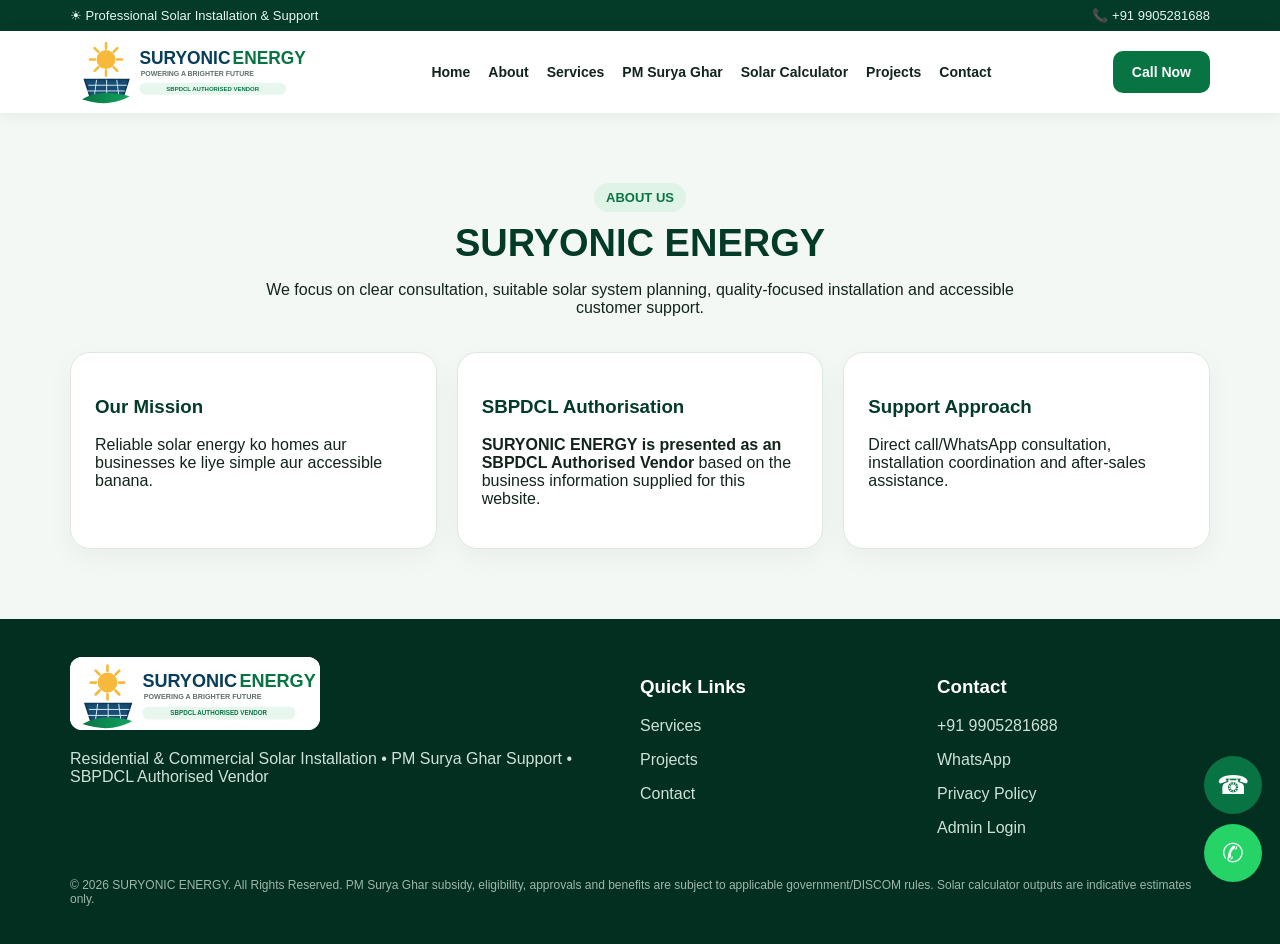
==== about.html @ 5f2e355c "Add files via upload" ====
<!doctype html><html lang="en"><head><meta charset="utf-8"><meta name="viewport" content="width=device-width,initial-scale=1"><title>About | SURYONIC ENERGY</title><meta name="description" content="SURYONIC ENERGY - SBPDCL Authorised Vendor for solar installation and support."><link rel="stylesheet" href="style.css"></head><body><div class="top"><div class="wrap"><span>☀ Professional Solar Installation & Support</span><span>📞 +91 9905281688</span></div></div>
<header><div class="wrap nav"><a class="brand" href="index.html"><img src="logo.svg" alt="SURYONIC ENERGY logo"></a><button class="hamb" onclick="toggleMenu()">☰</button><nav class="menu">
<a href="index.html">Home</a><a href="about.html">About</a><a href="services.html">Services</a><a href="pm-surya-ghar.html">PM Surya Ghar</a><a href="calculator.html">Solar Calculator</a><a href="projects.html">Projects</a><a href="contact.html">Contact</a></nav><a class="btn primary" href="tel:+919905281688">Call Now</a></div></header><main><section class="section"><div class="wrap"><div class="head"><span class="pill">ABOUT US</span><h1>SURYONIC ENERGY</h1><p>We focus on clear consultation, suitable solar system planning, quality-focused installation and accessible customer support.</p></div><div class="grid"><div class="card"><h3>Our Mission</h3><p>Reliable solar energy ko homes aur businesses ke liye simple aur accessible banana.</p></div><div class="card"><h3>SBPDCL Authorisation</h3><p><b>SURYONIC ENERGY is presented as an SBPDCL Authorised Vendor</b> based on the business information supplied for this website.</p></div><div class="card"><h3>Support Approach</h3><p>Direct call/WhatsApp consultation, installation coordination and after-sales assistance.</p></div></div></div></section></main><footer><div class="wrap"><div class="footerGrid"><div><img src="logo.svg" alt="SURYONIC ENERGY" style="width:250px;background:white;border-radius:12px"><p>Residential & Commercial Solar Installation • PM Surya Ghar Support • SBPDCL Authorised Vendor</p></div><div><h3>Quick Links</h3><p><a href="services.html">Services</a></p><p><a href="projects.html">Projects</a></p><p><a href="contact.html">Contact</a></p></div><div><h3>Contact</h3><p><a href="tel:+919905281688">+91 9905281688</a></p><p><a href="https://wa.me/919905281688">WhatsApp</a></p><p><a href="privacy.html">Privacy Policy</a></p><p><a href="admin.html">Admin Login</a></p></div></div><div class="legal">© 2026 SURYONIC ENERGY. All Rights Reserved. PM Surya Ghar subsidy, eligibility, approvals and benefits are subject to applicable government/DISCOM rules. Solar calculator outputs are indicative estimates only.</div></div></footer>
<a class="float callfloat" href="tel:+919905281688">☎</a><a class="float" href="https://wa.me/919905281688?text=Namaste%20SURYONIC%20ENERGY%2C%20mujhe%20solar%20installation%20ki%20jankari%20chahiye.">✆</a>
<div class="modal" id="leadModal"><div class="modalCard"><button class="close" onclick="closeLead()">×</button><span class="pill">FREE SOLAR CONSULTATION</span><h2>Solar lagwane ki planning kar rahe hain?</h2><p>Apna naam aur mobile number share karein.</p><input class="field" id="popName" placeholder="Your Name"><input class="field" id="popMobile" inputmode="numeric" placeholder="10-digit Mobile Number"><button class="btn primary" style="width:100%" onclick="saveLead('pop','popup')">Submit</button><p class="consent">By submitting, you agree to be contacted by SURYONIC ENERGY regarding solar services. Details will be stored securely once the database backend is connected.</p><div id="popMsg"></div></div></div><script src="app.js"></script></body></html>
---- style.css ----
:root{--green:#087443;--dark:#043b28;--ink:#12241b;--muted:#64746b;--bg:#f4f8f5;--gold:#f6b93b;--line:#dce8df;--blue:#123f61}
*{box-sizing:border-box}html{scroll-behavior:smooth}body{margin:0;font-family:Arial,sans-serif;background:var(--bg);color:var(--ink)}a{text-decoration:none;color:inherit}.wrap{max-width:1180px;margin:auto;padding:0 20px}.top{background:var(--dark);color:#e8f7ee;padding:8px 0;font-size:13px}.top .wrap{display:flex;justify-content:space-between;gap:12px;flex-wrap:wrap}header{position:sticky;top:0;z-index:30;background:#fff;box-shadow:0 2px 16px #0001}.nav{min-height:82px;display:flex;align-items:center;justify-content:space-between;gap:18px}.brand img{width:240px;max-height:70px;object-fit:contain}.menu{display:flex;align-items:center;gap:18px}.menu a{font-weight:700;font-size:14px}.menu a:hover{color:var(--green)}.hamb{display:none;border:0;background:none;font-size:28px}.btn{display:inline-block;border:0;cursor:pointer;padding:13px 19px;border-radius:10px;font-weight:800;font-size:14px}.primary{background:var(--green);color:white}.outline{background:white;border:2px solid var(--green);color:var(--green)}.hero{padding:82px 0;background:radial-gradient(circle at 84% 10%,#fff0b7 0,transparent 25%),linear-gradient(135deg,#e9f8ee,#fff)}.heroGrid{display:grid;grid-template-columns:1.15fr .85fr;gap:45px;align-items:center}.pill{display:inline-block;background:#dff3e6;color:var(--green);padding:7px 12px;border-radius:30px;font-size:13px;font-weight:900}.hero h1{font-size:52px;line-height:1.06;color:var(--dark);margin:16px 0}.hero h1 span{color:var(--green)}.hero p,.muted{color:var(--muted);line-height:1.7}.actions{display:flex;gap:10px;flex-wrap:wrap;margin-top:25px}.solarbox,.card,.panelBox{background:#fff;border:1px solid var(--line);border-radius:20px;padding:24px;box-shadow:0 9px 28px #0000000b}.art{height:275px;border-radius:17px;background:linear-gradient(#dff5ff 0 58%,#dcefd3 58%);position:relative;overflow:hidden}.sun{position:absolute;right:35px;top:30px;width:62px;height:62px;border-radius:50%;background:var(--gold);box-shadow:0 0 0 14px #f6b93b25}.solarPanel{position:absolute;left:50%;bottom:36px;transform:translateX(-50%) skewY(-7deg);width:250px;height:108px;background:repeating-linear-gradient(90deg,#123e65 0 38px,#dcebf4 39px 41px),repeating-linear-gradient(0deg,transparent 0 31px,#dcebf4 32px 34px);border:7px solid #173b52}.auth{margin-top:15px;text-align:center;padding:13px;border-radius:12px;background:#e9f8ee;color:var(--green);font-weight:900}.section{padding:70px 0}.head{text-align:center;max-width:790px;margin:0 auto 35px}.head h1,.head h2{font-size:38px;color:var(--dark);margin:10px 0}.grid{display:grid;grid-template-columns:repeat(3,1fr);gap:20px}.card h3{color:var(--dark)}.icon{width:52px;height:52px;border-radius:14px;background:#e9f7ee;display:grid;place-items:center;font-size:27px}.stats{display:grid;grid-template-columns:repeat(4,1fr);gap:15px;margin-top:30px}.stat{text-align:center;background:#fff;border:1px solid var(--line);padding:22px;border-radius:16px}.stat b{display:block;font-size:26px;color:var(--green)}.band{background:var(--dark);color:white}.band .head h1,.band .head h2,.band .head p{color:white}.steps{max-width:860px;margin:auto}.step{padding:18px;border:1px solid #ffffff2b;background:#ffffff0c;border-radius:14px;margin:12px 0}.calc{display:grid;grid-template-columns:1fr 1fr;gap:22px}.field{width:100%;padding:13px;border:1px solid #cbd8d0;border-radius:9px;margin:7px 0 14px;font-size:15px;background:white}.result{background:#eaf8ef;border:1px solid #c9e8d4;border-radius:14px;padding:18px;min-height:130px}.gallery{display:grid;grid-template-columns:repeat(3,1fr);gap:18px}.project{background:#fff;border:1px solid var(--line);border-radius:17px;overflow:hidden}.project img{width:100%;height:210px;object-fit:cover;background:#eaf2ed}.projectBody{padding:16px}.contactGrid{display:grid;grid-template-columns:1fr 1fr;gap:22px}.trust{display:flex;gap:10px;flex-wrap:wrap;margin-top:18px}.chip{background:#fff;border:1px solid var(--line);padding:9px 12px;border-radius:30px;font-size:13px;font-weight:700}.float{position:fixed;right:18px;bottom:18px;width:58px;height:58px;border-radius:50%;background:#25D366;color:#fff;display:grid;place-items:center;font-size:26px;z-index:25}.callfloat{bottom:86px;background:#087443}.modal{position:fixed;inset:0;background:#0008;z-index:100;display:none;align-items:center;justify-content:center;padding:18px}.modal.show{display:flex}.modalCard{background:#fff;width:100%;max-width:430px;padding:25px;border-radius:20px;position:relative}.close{position:absolute;right:13px;top:10px;border:0;background:none;font-size:25px;cursor:pointer}.consent{font-size:12px;color:var(--muted);line-height:1.5}.success{color:var(--green);font-weight:800}.error{color:#a52929;font-weight:700}.adminShell{display:grid;grid-template-columns:220px 1fr;gap:20px}.side{background:var(--dark);color:white;border-radius:18px;padding:18px}.side button{width:100%;text-align:left;border:0;background:transparent;color:white;padding:12px;border-radius:8px;cursor:pointer}.side button:hover{background:#ffffff18}.adminTable{width:100%;border-collapse:collapse;background:white}.adminTable th,.adminTable td{padding:11px;border-bottom:1px solid var(--line);text-align:left;font-size:13px}.notice{padding:14px;border-radius:10px;background:#fff5d8;border:1px solid #efd173;color:#6b5518}.hidden{display:none!important}footer{background:#032f20;color:#cfe2d7;padding:38px 0}.footerGrid{display:grid;grid-template-columns:2fr 1fr 1fr;gap:24px}.footerGrid h3{color:white}.legal{font-size:12px;color:#9eb7aa;margin-top:25px}.review{font-style:italic}.badge{font-size:12px;background:#eef8f2;color:var(--green);padding:5px 9px;border-radius:20px}
@media(max-width:850px){.hamb{display:block}.menu{display:none;position:absolute;left:0;right:0;top:82px;background:#fff;padding:20px;flex-direction:column;align-items:flex-start;box-shadow:0 12px 25px #0002}.menu.open{display:flex}.heroGrid,.calc,.contactGrid,.adminShell{grid-template-columns:1fr}.grid,.gallery{grid-template-columns:1fr}.stats{grid-template-columns:1fr 1fr}.hero h1{font-size:39px}.brand img{width:205px}.section{padding:52px 0}.footerGrid{grid-template-columns:1fr}.nav>.primary{display:none}}
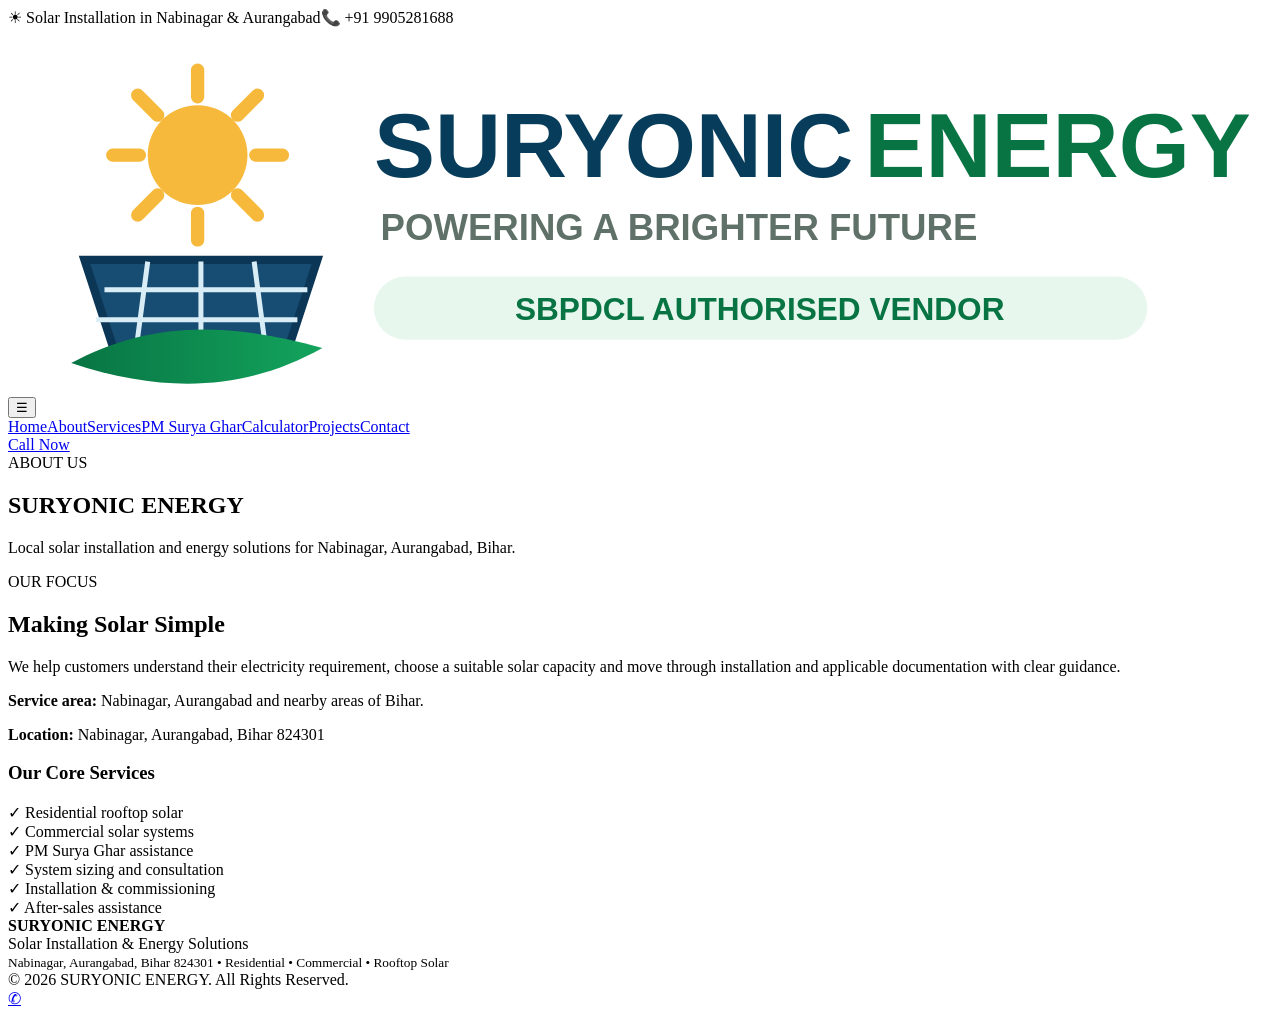
==== commit 5853b2e9: "Add files via upload" ====
--- a/about.html
+++ b/about.html
@@ -1,5 +1,5 @@
-<!doctype html><html lang="en"><head><meta charset="utf-8"><meta name="viewport" content="width=device-width,initial-scale=1"><title>About | SURYONIC ENERGY</title><meta name="description" content="SURYONIC ENERGY - SBPDCL Authorised Vendor for solar installation and support."><link rel="stylesheet" href="style.css"></head><body><div class="top"><div class="wrap"><span>☀ Professional Solar Installation & Support</span><span>📞 +91 9905281688</span></div></div>
-<header><div class="wrap nav"><a class="brand" href="index.html"><img src="logo.svg" alt="SURYONIC ENERGY logo"></a><button class="hamb" onclick="toggleMenu()">☰</button><nav class="menu">
-<a href="index.html">Home</a><a href="about.html">About</a><a href="services.html">Services</a><a href="pm-surya-ghar.html">PM Surya Ghar</a><a href="calculator.html">Solar Calculator</a><a href="projects.html">Projects</a><a href="contact.html">Contact</a></nav><a class="btn primary" href="tel:+919905281688">Call Now</a></div></header><main><section class="section"><div class="wrap"><div class="head"><span class="pill">ABOUT US</span><h1>SURYONIC ENERGY</h1><p>We focus on clear consultation, suitable solar system planning, quality-focused installation and accessible customer support.</p></div><div class="grid"><div class="card"><h3>Our Mission</h3><p>Reliable solar energy ko homes aur businesses ke liye simple aur accessible banana.</p></div><div class="card"><h3>SBPDCL Authorisation</h3><p><b>SURYONIC ENERGY is presented as an SBPDCL Authorised Vendor</b> based on the business information supplied for this website.</p></div><div class="card"><h3>Support Approach</h3><p>Direct call/WhatsApp consultation, installation coordination and after-sales assistance.</p></div></div></div></section></main><footer><div class="wrap"><div class="footerGrid"><div><img src="logo.svg" alt="SURYONIC ENERGY" style="width:250px;background:white;border-radius:12px"><p>Residential & Commercial Solar Installation • PM Surya Ghar Support • SBPDCL Authorised Vendor</p></div><div><h3>Quick Links</h3><p><a href="services.html">Services</a></p><p><a href="projects.html">Projects</a></p><p><a href="contact.html">Contact</a></p></div><div><h3>Contact</h3><p><a href="tel:+919905281688">+91 9905281688</a></p><p><a href="https://wa.me/919905281688">WhatsApp</a></p><p><a href="privacy.html">Privacy Policy</a></p><p><a href="admin.html">Admin Login</a></p></div></div><div class="legal">© 2026 SURYONIC ENERGY. All Rights Reserved. PM Surya Ghar subsidy, eligibility, approvals and benefits are subject to applicable government/DISCOM rules. Solar calculator outputs are indicative estimates only.</div></div></footer>
-<a class="float callfloat" href="tel:+919905281688">☎</a><a class="float" href="https://wa.me/919905281688?text=Namaste%20SURYONIC%20ENERGY%2C%20mujhe%20solar%20installation%20ki%20jankari%20chahiye.">✆</a>
-<div class="modal" id="leadModal"><div class="modalCard"><button class="close" onclick="closeLead()">×</button><span class="pill">FREE SOLAR CONSULTATION</span><h2>Solar lagwane ki planning kar rahe hain?</h2><p>Apna naam aur mobile number share karein.</p><input class="field" id="popName" placeholder="Your Name"><input class="field" id="popMobile" inputmode="numeric" placeholder="10-digit Mobile Number"><button class="btn primary" style="width:100%" onclick="saveLead('pop','popup')">Submit</button><p class="consent">By submitting, you agree to be contacted by SURYONIC ENERGY regarding solar services. Details will be stored securely once the database backend is connected.</p><div id="popMsg"></div></div></div><script src="app.js"></script></body></html>+<!doctype html><html lang="en"><head><meta charset="utf-8"><meta name="viewport" content="width=device-width,initial-scale=1">
+<title>About SURYONIC ENERGY | Solar Installation Nabinagar</title><meta name="description" content="Learn about SURYONIC ENERGY, a local solar installation company serving Nabinagar and Aurangabad, Bihar.">
+<meta name="robots" content="index,follow,max-image-preview:large"><link rel="canonical" href="https://suryonicenergy-droid.github.io/suryonicenergy/">
+<meta property="og:type" content="website"><meta property="og:title" content="About SURYONIC ENERGY | Solar Installation Nabinagar"><meta property="og:description" content="Learn about SURYONIC ENERGY, a local solar installation company serving Nabinagar and Aurangabad, Bihar."><meta property="og:url" content="https://suryonicenergy-droid.github.io/suryonicenergy/"><meta property="og:image" content="https://suryonicenergy-droid.github.io/suryonicenergy/logo.svg">
+<meta name="theme-color" content="#082c22"><link rel="stylesheet" href="style.css"></head><body><div class="top"><div class="wrap"><span>☀ Solar Installation in Nabinagar & Aurangabad</span><span>📞 +91 9905281688</span></div></div><header><div class="wrap nav"><a class="brand" href="index.html"><img src="logo.svg" alt="SURYONIC ENERGY solar company logo"></a><button class="hamb" aria-label="Open menu" onclick="toggleMenu()">☰</button><nav class="menu"><a href="index.html">Home</a><a href="about.html">About</a><a href="services.html">Services</a><a href="pm-surya-ghar.html">PM Surya Ghar</a><a href="calculator.html">Calculator</a><a href="projects.html">Projects</a><a href="contact.html">Contact</a></nav><a class="btn" href="tel:+919905281688">Call Now</a></div></header><main><section class="section band"><div class="wrap head"><div class="badge">ABOUT US</div><h1>SURYONIC ENERGY</h1><p>Local solar installation and energy solutions for Nabinagar, Aurangabad, Bihar.</p></div></section><section class="section"><div class="wrap two"><div><div class="eyebrow">OUR FOCUS</div><h2>Making Solar Simple</h2><p>We help customers understand their electricity requirement, choose a suitable solar capacity and move through installation and applicable documentation with clear guidance.</p><p><strong>Service area:</strong> Nabinagar, Aurangabad and nearby areas of Bihar.</p><p><strong>Location:</strong> Nabinagar, Aurangabad, Bihar 824301</p></div><div class="card"><h3>Our Core Services</h3><div class="checks"><div>✓ Residential rooftop solar</div><div>✓ Commercial solar systems</div><div>✓ PM Surya Ghar assistance</div><div>✓ System sizing and consultation</div><div>✓ Installation & commissioning</div><div>✓ After-sales assistance</div></div></div></div></section></main><footer><div class="wrap foot"><div><strong>SURYONIC ENERGY</strong><div>Solar Installation & Energy Solutions</div><small>Nabinagar, Aurangabad, Bihar 824301 • Residential • Commercial • Rooftop Solar</small></div><div>© 2026 SURYONIC ENERGY. All Rights Reserved.</div></div></footer><a class="wa" aria-label="WhatsApp" href="https://wa.me/919905281688?text=Namaste%20SURYONIC%20ENERGY%2C%20mujhe%20solar%20installation%20ki%20jankari%20chahiye.">✆</a><script src="app.js"></script></body></html>
--- a/style.css
+++ b/style.css
@@ -1,4 +1,3 @@
 
-:root{--green:#087443;--dark:#043b28;--ink:#12241b;--muted:#64746b;--bg:#f4f8f5;--gold:#f6b93b;--line:#dce8df;--blue:#123f61}
-*{box-sizing:border-box}html{scroll-behavior:smooth}body{margin:0;font-family:Arial,sans-serif;background:var(--bg);color:var(--ink)}a{text-decoration:none;color:inherit}.wrap{max-width:1180px;margin:auto;padding:0 20px}.top{background:var(--dark);color:#e8f7ee;padding:8px 0;font-size:13px}.top .wrap{display:flex;justify-content:space-between;gap:12px;flex-wrap:wrap}header{position:sticky;top:0;z-index:30;background:#fff;box-shadow:0 2px 16px #0001}.nav{min-height:82px;display:flex;align-items:center;justify-content:space-between;gap:18px}.brand img{width:240px;max-height:70px;object-fit:contain}.menu{display:flex;align-items:center;gap:18px}.menu a{font-weight:700;font-size:14px}.menu a:hover{color:var(--green)}.hamb{display:none;border:0;background:none;font-size:28px}.btn{display:inline-block;border:0;cursor:pointer;padding:13px 19px;border-radius:10px;font-weight:800;font-size:14px}.primary{background:var(--green);color:white}.outline{background:white;border:2px solid var(--green);color:var(--green)}.hero{padding:82px 0;background:radial-gradient(circle at 84% 10%,#fff0b7 0,transparent 25%),linear-gradient(135deg,#e9f8ee,#fff)}.heroGrid{display:grid;grid-template-columns:1.15fr .85fr;gap:45px;align-items:center}.pill{display:inline-block;background:#dff3e6;color:var(--green);padding:7px 12px;border-radius:30px;font-size:13px;font-weight:900}.hero h1{font-size:52px;line-height:1.06;color:var(--dark);margin:16px 0}.hero h1 span{color:var(--green)}.hero p,.muted{color:var(--muted);line-height:1.7}.actions{display:flex;gap:10px;flex-wrap:wrap;margin-top:25px}.solarbox,.card,.panelBox{background:#fff;border:1px solid var(--line);border-radius:20px;padding:24px;box-shadow:0 9px 28px #0000000b}.art{height:275px;border-radius:17px;background:linear-gradient(#dff5ff 0 58%,#dcefd3 58%);position:relative;overflow:hidden}.sun{position:absolute;right:35px;top:30px;width:62px;height:62px;border-radius:50%;background:var(--gold);box-shadow:0 0 0 14px #f6b93b25}.solarPanel{position:absolute;left:50%;bottom:36px;transform:translateX(-50%) skewY(-7deg);width:250px;height:108px;background:repeating-linear-gradient(90deg,#123e65 0 38px,#dcebf4 39px 41px),repeating-linear-gradient(0deg,transparent 0 31px,#dcebf4 32px 34px);border:7px solid #173b52}.auth{margin-top:15px;text-align:center;padding:13px;border-radius:12px;background:#e9f8ee;color:var(--green);font-weight:900}.section{padding:70px 0}.head{text-align:center;max-width:790px;margin:0 auto 35px}.head h1,.head h2{font-size:38px;color:var(--dark);margin:10px 0}.grid{display:grid;grid-template-columns:repeat(3,1fr);gap:20px}.card h3{color:var(--dark)}.icon{width:52px;height:52px;border-radius:14px;background:#e9f7ee;display:grid;place-items:center;font-size:27px}.stats{display:grid;grid-template-columns:repeat(4,1fr);gap:15px;margin-top:30px}.stat{text-align:center;background:#fff;border:1px solid var(--line);padding:22px;border-radius:16px}.stat b{display:block;font-size:26px;color:var(--green)}.band{background:var(--dark);color:white}.band .head h1,.band .head h2,.band .head p{color:white}.steps{max-width:860px;margin:auto}.step{padding:18px;border:1px solid #ffffff2b;background:#ffffff0c;border-radius:14px;margin:12px 0}.calc{display:grid;grid-template-columns:1fr 1fr;gap:22px}.field{width:100%;padding:13px;border:1px solid #cbd8d0;border-radius:9px;margin:7px 0 14px;font-size:15px;background:white}.result{background:#eaf8ef;border:1px solid #c9e8d4;border-radius:14px;padding:18px;min-height:130px}.gallery{display:grid;grid-template-columns:repeat(3,1fr);gap:18px}.project{background:#fff;border:1px solid var(--line);border-radius:17px;overflow:hidden}.project img{width:100%;height:210px;object-fit:cover;background:#eaf2ed}.projectBody{padding:16px}.contactGrid{display:grid;grid-template-columns:1fr 1fr;gap:22px}.trust{display:flex;gap:10px;flex-wrap:wrap;margin-top:18px}.chip{background:#fff;border:1px solid var(--line);padding:9px 12px;border-radius:30px;font-size:13px;font-weight:700}.float{position:fixed;right:18px;bottom:18px;width:58px;height:58px;border-radius:50%;background:#25D366;color:#fff;display:grid;place-items:center;font-size:26px;z-index:25}.callfloat{bottom:86px;background:#087443}.modal{position:fixed;inset:0;background:#0008;z-index:100;display:none;align-items:center;justify-content:center;padding:18px}.modal.show{display:flex}.modalCard{background:#fff;width:100%;max-width:430px;padding:25px;border-radius:20px;position:relative}.close{position:absolute;right:13px;top:10px;border:0;background:none;font-size:25px;cursor:pointer}.consent{font-size:12px;color:var(--muted);line-height:1.5}.success{color:var(--green);font-weight:800}.error{color:#a52929;font-weight:700}.adminShell{display:grid;grid-template-columns:220px 1fr;gap:20px}.side{background:var(--dark);color:white;border-radius:18px;padding:18px}.side button{width:100%;text-align:left;border:0;background:transparent;color:white;padding:12px;border-radius:8px;cursor:pointer}.side button:hover{background:#ffffff18}.adminTable{width:100%;border-collapse:collapse;background:white}.adminTable th,.adminTable td{padding:11px;border-bottom:1px solid var(--line);text-align:left;font-size:13px}.notice{padding:14px;border-radius:10px;background:#fff5d8;border:1px solid #efd173;color:#6b5518}.hidden{display:none!important}footer{background:#032f20;color:#cfe2d7;padding:38px 0}.footerGrid{display:grid;grid-template-columns:2fr 1fr 1fr;gap:24px}.footerGrid h3{color:white}.legal{font-size:12px;color:#9eb7aa;margin-top:25px}.review{font-style:italic}.badge{font-size:12px;background:#eef8f2;color:var(--green);padding:5px 9px;border-radius:20px}
-@media(max-width:850px){.hamb{display:block}.menu{display:none;position:absolute;left:0;right:0;top:82px;background:#fff;padding:20px;flex-direction:column;align-items:flex-start;box-shadow:0 12px 25px #0002}.menu.open{display:flex}.heroGrid,.calc,.contactGrid,.adminShell{grid-template-columns:1fr}.grid,.gallery{grid-template-columns:1fr}.stats{grid-template-columns:1fr 1fr}.hero h1{font-size:39px}.brand img{width:205px}.section{padding:52px 0}.footerGrid{grid-template-columns:1fr}.nav>.primary{display:none}}
+
+.lead-popup{position:fixed;inset:0;background:rgba(0,0,0,.62);display:none;align-items:center;justify-content:center;padding:18px;z-index:9999}.lead-popup.show{display:flex}.lead-popup-card{width:min(460px,100%);background:#fff;border-radius:24px;padding:28px;position:relative;box-shadow:0 25px 70px rgba(0,0,0,.3)}.lead-popup-card h2{margin:8px 0}.lead-popup-card p{color:#53615b}.lead-popup-card form{display:grid;gap:12px;margin-top:18px}.lead-popup-card input,.lead-popup-card select{width:100%;padding:13px 14px;border:1px solid #d7ded9;border-radius:12px;font:inherit}.lead-close{position:absolute;right:14px;top:10px;border:0;background:transparent;font-size:30px;cursor:pointer}.lead-icon{font-size:38px}.lead-popup-card small{display:block;margin-top:12px;color:#77837d}.trust-section,.lead-cta{max-width:1180px;margin:50px auto;padding:0 20px}.trust-grid{display:grid;grid-template-columns:repeat(4,1fr);gap:16px}.trust-card{padding:22px;border-radius:18px;background:#f5f8f5;border:1px solid #e1e9e3}.trust-card b{font-size:18px}.trust-card p{color:#65736c;line-height:1.55}.lead-cta{text-align:center;padding:45px 20px;border-radius:24px;background:linear-gradient(135deg,#073a2b,#126b48);color:#fff}.lead-cta p{opacity:.9}.lead-cta .btn{margin-top:10px}@media(max-width:800px){.trust-grid{grid-template-columns:1fr 1fr}}@media(max-width:520px){.trust-grid{grid-template-columns:1fr}.lead-popup-card{padding:22px}}
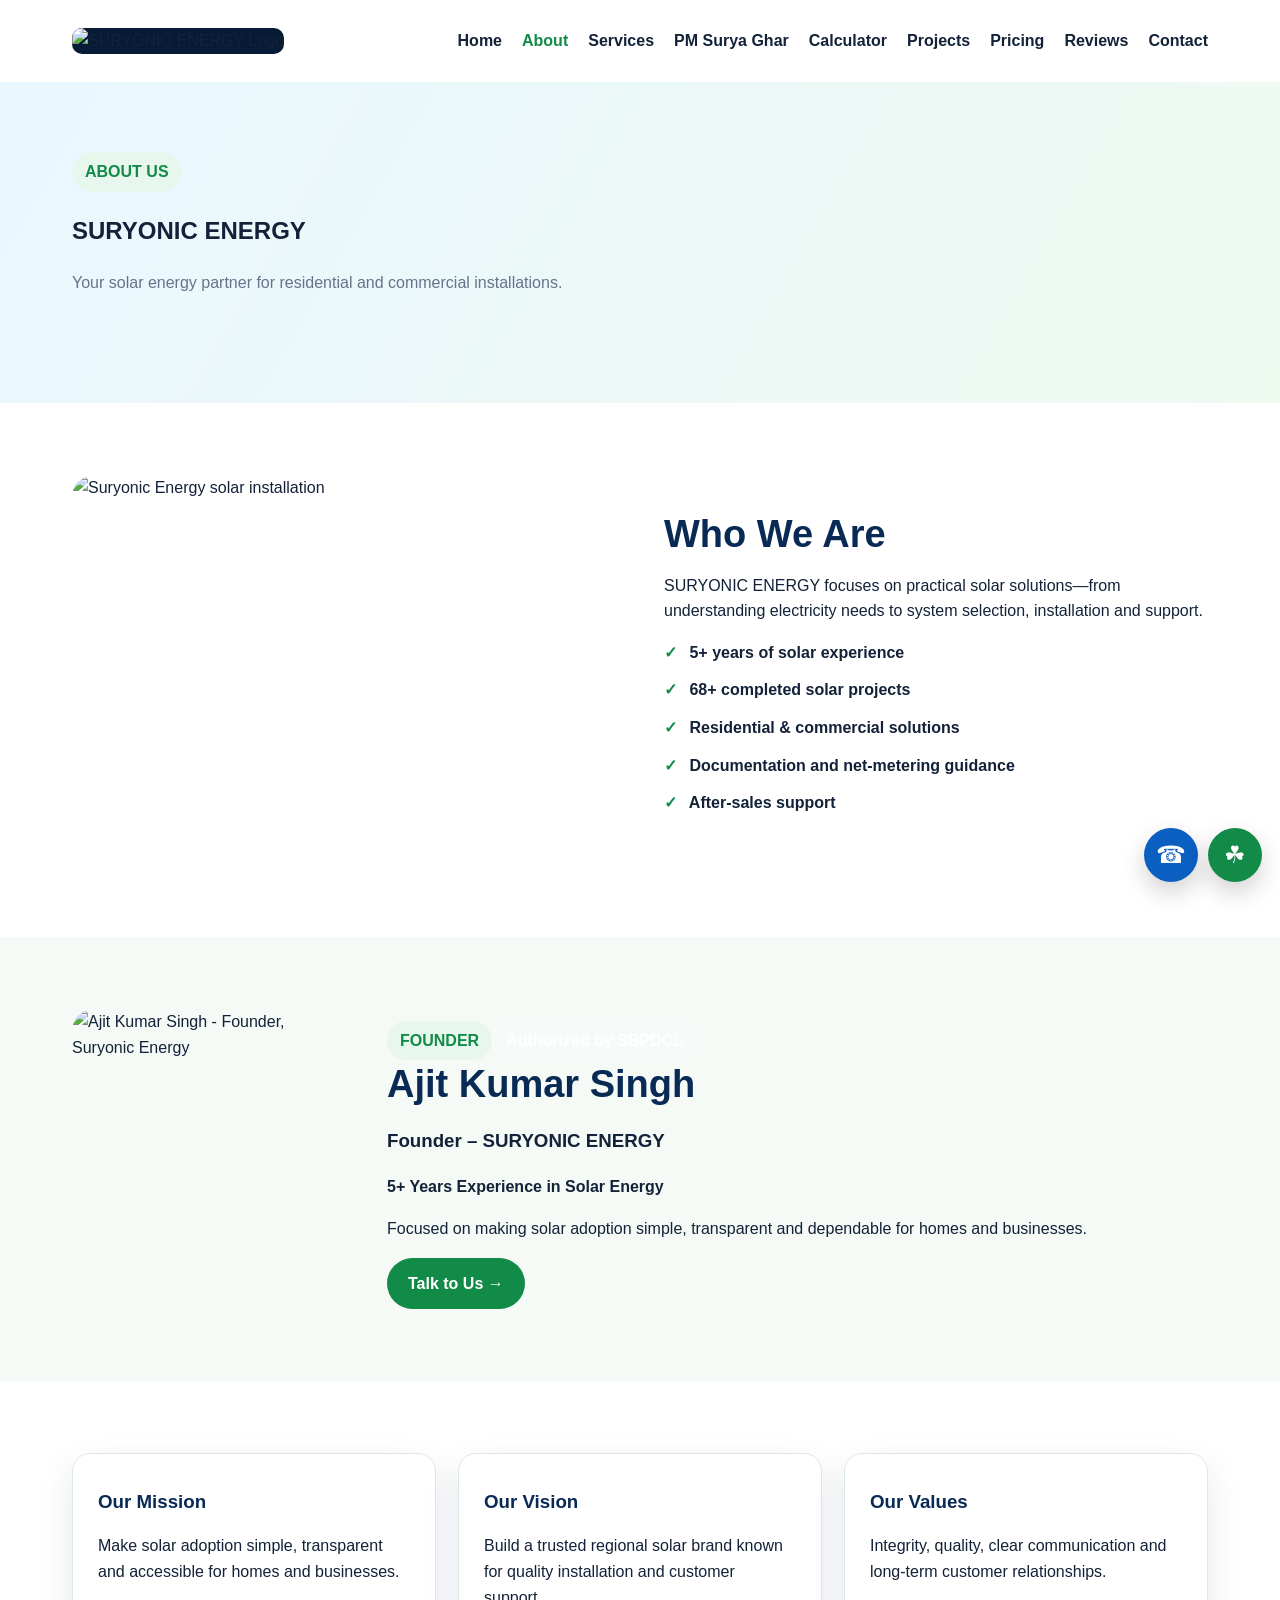
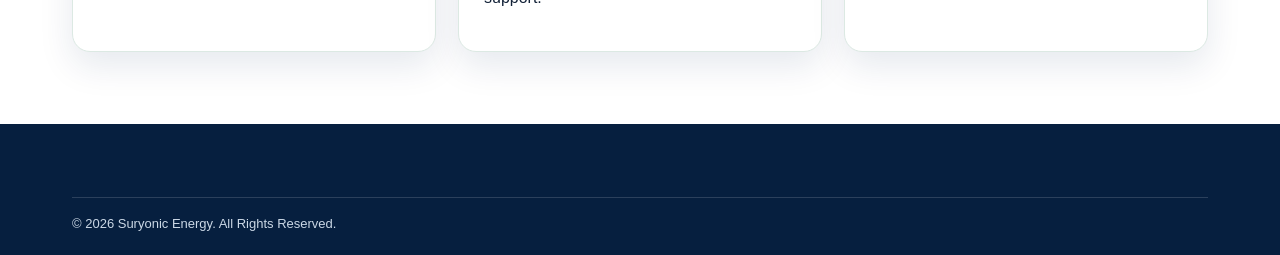
==== commit 4199a3c3: "Add files via upload" ====
--- a/about.html
+++ b/about.html
@@ -1,5 +1 @@
-<!doctype html><html lang="en"><head><meta charset="utf-8"><meta name="viewport" content="width=device-width,initial-scale=1">
-<title>About SURYONIC ENERGY | Solar Installation Nabinagar</title><meta name="description" content="Learn about SURYONIC ENERGY, a local solar installation company serving Nabinagar and Aurangabad, Bihar.">
-<meta name="robots" content="index,follow,max-image-preview:large"><link rel="canonical" href="https://suryonicenergy-droid.github.io/suryonicenergy/">
-<meta property="og:type" content="website"><meta property="og:title" content="About SURYONIC ENERGY | Solar Installation Nabinagar"><meta property="og:description" content="Learn about SURYONIC ENERGY, a local solar installation company serving Nabinagar and Aurangabad, Bihar."><meta property="og:url" content="https://suryonicenergy-droid.github.io/suryonicenergy/"><meta property="og:image" content="https://suryonicenergy-droid.github.io/suryonicenergy/logo.svg">
-<meta name="theme-color" content="#082c22"><link rel="stylesheet" href="style.css"></head><body><div class="top"><div class="wrap"><span>☀ Solar Installation in Nabinagar & Aurangabad</span><span>📞 +91 9905281688</span></div></div><header><div class="wrap nav"><a class="brand" href="index.html"><img src="logo.svg" alt="SURYONIC ENERGY solar company logo"></a><button class="hamb" aria-label="Open menu" onclick="toggleMenu()">☰</button><nav class="menu"><a href="index.html">Home</a><a href="about.html">About</a><a href="services.html">Services</a><a href="pm-surya-ghar.html">PM Surya Ghar</a><a href="calculator.html">Calculator</a><a href="projects.html">Projects</a><a href="contact.html">Contact</a></nav><a class="btn" href="tel:+919905281688">Call Now</a></div></header><main><section class="section band"><div class="wrap head"><div class="badge">ABOUT US</div><h1>SURYONIC ENERGY</h1><p>Local solar installation and energy solutions for Nabinagar, Aurangabad, Bihar.</p></div></section><section class="section"><div class="wrap two"><div><div class="eyebrow">OUR FOCUS</div><h2>Making Solar Simple</h2><p>We help customers understand their electricity requirement, choose a suitable solar capacity and move through installation and applicable documentation with clear guidance.</p><p><strong>Service area:</strong> Nabinagar, Aurangabad and nearby areas of Bihar.</p><p><strong>Location:</strong> Nabinagar, Aurangabad, Bihar 824301</p></div><div class="card"><h3>Our Core Services</h3><div class="checks"><div>✓ Residential rooftop solar</div><div>✓ Commercial solar systems</div><div>✓ PM Surya Ghar assistance</div><div>✓ System sizing and consultation</div><div>✓ Installation & commissioning</div><div>✓ After-sales assistance</div></div></div></div></section></main><footer><div class="wrap foot"><div><strong>SURYONIC ENERGY</strong><div>Solar Installation & Energy Solutions</div><small>Nabinagar, Aurangabad, Bihar 824301 • Residential • Commercial • Rooftop Solar</small></div><div>© 2026 SURYONIC ENERGY. All Rights Reserved.</div></div></footer><a class="wa" aria-label="WhatsApp" href="https://wa.me/919905281688?text=Namaste%20SURYONIC%20ENERGY%2C%20mujhe%20solar%20installation%20ki%20jankari%20chahiye.">✆</a><script src="app.js"></script></body></html>+<!doctype html><html lang="en"><head><meta charset="utf-8"><meta name="viewport" content="width=device-width,initial-scale=1"><title>About | Suryonic Energy</title><link rel="stylesheet" href="style.css"></head><body><header><div class="wrap nav"><a href="index.html"><img class="brand-logo" src="assets/logo.png" alt="SURYONIC ENERGY Logo"></a><button class="hamb">☰</button><nav class="menu"><a href="index.html">Home</a><a class="active" href="about.html">About</a><a href="services.html">Services</a><a href="pm-surya-ghar.html">PM Surya Ghar</a><a href="calculator.html">Calculator</a><a href="projects.html">Projects</a><a href="pricing.html">Pricing</a><a href="reviews.html">Reviews</a><a href="contact.html">Contact</a></nav></div></header><main><section class="page-head"><div class="wrap"><span class="pill">ABOUT US</span><h1>SURYONIC ENERGY</h1><p class="lead" style="margin-left:0">Your solar energy partner for residential and commercial installations.</p></div></section><section class="section"><div class="wrap why"><img src="assets/projects/aurangabad-5kw.jpg" alt="Suryonic Energy solar installation"><div><h2>Who We Are</h2><p>SURYONIC ENERGY focuses on practical solar solutions—from understanding electricity needs to system selection, installation and support.</p><div class="checks"><div><span>✓</span> 5+ years of solar experience</div><div><span>✓</span> 68+ completed solar projects</div><div><span>✓</span> Residential & commercial solutions</div><div><span>✓</span> Documentation and net-metering guidance</div><div><span>✓</span> After-sales support</div></div></div></div></section><section class="section soft"><div class="wrap founder-wrap"><img class="founder-img" src="assets/founder.jpg" alt="Ajit Kumar Singh - Founder, Suryonic Energy"><div><span class="pill">FOUNDER</span><span class="pill hero-pill">Authorized by SBPDCL</span><h2>Ajit Kumar Singh</h2><h3>Founder – SURYONIC ENERGY</h3><p><strong>5+ Years Experience in Solar Energy</strong></p><p>Focused on making solar adoption simple, transparent and dependable for homes and businesses.</p><a class="btn" href="contact.html">Talk to Us →</a></div></div></section><section class="section"><div class="wrap grid"><div class="card"><h3>Our Mission</h3><p>Make solar adoption simple, transparent and accessible for homes and businesses.</p></div><div class="card"><h3>Our Vision</h3><p>Build a trusted regional solar brand known for quality installation and customer support.</p></div><div class="card"><h3>Our Values</h3><p>Integrity, quality, clear communication and long-term customer relationships.</p></div></div></section></main><footer><div class="wrap"><div class="legal">© 2026 Suryonic Energy. All Rights Reserved.</div></div></footer><script src="app.js"></script></body></html>
--- a/style.css
+++ b/style.css
@@ -1,3 +1,33 @@
+:root{--navy:#082a55;--blue:#0b5fc1;--green:#128a48;--lime:#4dbb36;--sun:#ffb51b;--ink:#132238;--muted:#657489;--bg:#f5faf7;--white:#fff;--line:#dce9e3;--shadow:0 14px 35px rgba(8,42,85,.10)}*{box-sizing:border-box}html{scroll-behavior:smooth}body{margin:0;font-family:Inter,Arial,sans-serif;color:var(--ink);line-height:1.6;background:#fff}a{text-decoration:none;color:inherit}.wrap{max-width:1180px;margin:auto;padding:0 22px}.top{background:var(--navy);color:#eaf3ff;font-size:13px;padding:7px 0}.nav{min-height:82px;display:flex;align-items:center;justify-content:space-between;gap:18px;position:relative}.brand-logo{height:62px;width:170px;object-fit:cover;object-position:center;border-radius:10px;background:#071b36}.menu{display:flex;align-items:center;gap:20px;font-weight:700}.menu a:hover,.menu a.active{color:var(--green)}.btn{display:inline-block;border:0;border-radius:28px;padding:13px 21px;background:var(--green);color:#fff;font-weight:800;cursor:pointer}.btn.sun{background:var(--sun);color:#142238}.btn.outline{background:transparent;color:var(--green);border:2px solid var(--green)}.hamb{display:none;background:none;border:0;font-size:28px}.hero{min-height:580px;display:flex;align-items:center;background:linear-gradient(90deg,rgba(7,38,77,.96),rgba(7,38,77,.62)),url('assets/projects/aurangabad-5kw.jpg') center/cover;color:#fff}.hero h1{font-size:58px;line-height:1.05;max-width:760px;margin:12px 0 18px}.hero p{max-width:690px;font-size:19px;color:#e8f1fb}.eyebrow{font-weight:900;text-transform:uppercase;letter-spacing:1.6px;color:#ffd15b}.hero .btn{margin:10px 10px 0 0}.section{padding:72px 0}.soft{background:var(--bg)}.center{text-align:center}.section h2{font-size:38px;line-height:1.15;color:var(--navy);margin:0 0 12px}.lead{max-width:760px;margin:0 auto 38px;color:var(--muted)}.grid{display:grid;grid-template-columns:repeat(3,1fr);gap:22px}.grid4{display:grid;grid-template-columns:repeat(4,1fr);gap:18px}.card{background:#fff;border:1px solid var(--line);border-radius:18px;padding:25px;box-shadow:var(--shadow)}.card h3{color:var(--navy);margin:8px 0}.icon{font-size:34px}.pill{display:inline-block;background:#e8f7ed;color:var(--green);font-weight:900;padding:7px 13px;border-radius:20px}.why{display:grid;grid-template-columns:1fr 1fr;gap:48px;align-items:center}.why img{width:100%;height:390px;object-fit:cover;border-radius:22px}.checks div{margin:12px 0;font-weight:700}.checks span{color:var(--green);margin-right:8px}.stats{display:grid;grid-template-columns:repeat(3,1fr);gap:18px}.stat{padding:25px;border-radius:18px;background:#fff;border:1px solid var(--line);text-align:center}.stat b{display:block;font-size:40px;color:var(--green)}.cta{background:linear-gradient(100deg,var(--navy),#0c7b65);color:#fff;border-radius:24px;padding:40px;display:flex;justify-content:space-between;align-items:center;gap:25px}.cta h2{color:#fff}.price-grid{display:grid;grid-template-columns:repeat(5,1fr);gap:14px}.price-card{border:1px solid var(--line);border-radius:20px;background:#fff;padding:22px;box-shadow:var(--shadow);position:relative}.price-card.featured{border:2px solid var(--green);transform:translateY(-7px)}.price-card h3{color:var(--navy);font-size:26px;margin:0}.price{font-size:28px;font-weight:900;color:var(--green);margin:8px 0}.space{background:#eef9f1;border-radius:12px;padding:10px;font-weight:800;color:#22633d;font-size:14px}.price-card ul{padding-left:19px;color:var(--muted);font-size:14px}.brand-strip{display:flex;flex-wrap:wrap;gap:12px;justify-content:center}.brand-chip{padding:11px 17px;border:1px solid var(--line);border-radius:25px;background:#fff;font-weight:800;color:var(--navy)}.contact{display:grid;grid-template-columns:1fr 1.2fr;gap:24px}.contact-box{background:#fff;border:1px solid var(--line);border-radius:18px;padding:27px;box-shadow:var(--shadow)}.field{width:100%;padding:14px 15px;border:1px solid #cbd9e5;border-radius:11px;margin:6px 0 12px;font:inherit}.map{width:100%;height:320px;border:0;border-radius:18px}.project-grid{display:grid;grid-template-columns:repeat(3,1fr);gap:20px}.project-card{border:1px solid var(--line);border-radius:18px;overflow:hidden;background:#fff;box-shadow:var(--shadow)}.project-card img{width:100%;height:230px;object-fit:cover;transition:.35s}.project-card:hover img{transform:scale(1.04)}.project-card .body{padding:18px}.review-grid{display:grid;grid-template-columns:repeat(3,1fr);gap:18px}.review{background:#fff;border:1px solid var(--line);border-radius:16px;padding:20px}.stars{color:#f3ad00;letter-spacing:2px}.notice{padding:13px 16px;background:#fff7df;border:1px solid #f1d88c;border-radius:12px;color:#6e5700}.success{padding:13px 16px;background:#eaf8ef;border:1px solid #b9e1c4;border-radius:12px;color:#1c6538}.page-head{padding:70px 0;background:linear-gradient(120deg,#eaf7ff,#eefaf0)}footer{background:#061f3f;color:#cbd8e6;padding:45px 0 20px}.footer-grid{display:grid;grid-template-columns:2fr 1fr 1fr;gap:35px}.footer-grid h3{color:#fff}.legal{border-top:1px solid rgba(255,255,255,.15);margin-top:28px;padding-top:16px;font-size:13px}.float{position:fixed;right:18px;bottom:18px;background:var(--green);color:#fff;width:54px;height:54px;border-radius:50%;display:grid;place-items:center;font-size:24px;box-shadow:0 10px 25px rgba(0,0,0,.18);z-index:5}.float.call{right:82px;background:var(--blue)}.founder-img{width:240px!important;height:300px!important;object-fit:cover;object-position:50% 15%;border-radius:22px}.founder-wrap{display:grid;grid-template-columns:280px 1fr;gap:35px;align-items:center}.admin-row{display:grid;grid-template-columns:90px 1fr auto;gap:16px;align-items:center;padding:15px;border:1px solid var(--line);border-radius:14px;margin:10px 0;background:#fff}.admin-row img{width:90px;height:70px;object-fit:cover;border-radius:9px}.admin-actions button{margin-left:6px}.review-photo{max-width:100%;height:180px;object-fit:cover;border-radius:12px;margin-top:10px}.calc-result{font-size:24px;font-weight:900;color:var(--green)}
+@media(max-width:900px){.menu{display:none}.hamb{display:block}.nav.open .menu{display:flex;position:absolute;left:0;right:0;top:82px;background:#fff;padding:18px 22px;flex-direction:column;box-shadow:var(--shadow);z-index:10}.hero h1{font-size:43px}.grid,.grid4,.why,.contact,.project-grid,.review-grid,.price-grid,.stats,.founder-wrap{grid-template-columns:1fr 1fr}.price-card.featured{transform:none}.footer-grid{grid-template-columns:1fr 1fr}}@media(max-width:600px){.wrap{padding:0 16px}.section{padding:55px 0}.hero{min-height:600px}.hero h1{font-size:38px}.hero p{font-size:16px}.grid,.grid4,.why,.contact,.project-grid,.review-grid,.price-grid,.stats,.footer-grid,.founder-wrap{grid-template-columns:1fr}.cta{display:block;padding:30px}.price-card.featured{transform:none}.brand-logo{width:140px;height:56px}.founder-img{width:100%!important;height:340px!important}.admin-row{grid-template-columns:1fr}.admin-actions button{margin:6px 4px 0 0}}
 
 
-.lead-popup{position:fixed;inset:0;background:rgba(0,0,0,.62);display:none;align-items:center;justify-content:center;padding:18px;z-index:9999}.lead-popup.show{display:flex}.lead-popup-card{width:min(460px,100%);background:#fff;border-radius:24px;padding:28px;position:relative;box-shadow:0 25px 70px rgba(0,0,0,.3)}.lead-popup-card h2{margin:8px 0}.lead-popup-card p{color:#53615b}.lead-popup-card form{display:grid;gap:12px;margin-top:18px}.lead-popup-card input,.lead-popup-card select{width:100%;padding:13px 14px;border:1px solid #d7ded9;border-radius:12px;font:inherit}.lead-close{position:absolute;right:14px;top:10px;border:0;background:transparent;font-size:30px;cursor:pointer}.lead-icon{font-size:38px}.lead-popup-card small{display:block;margin-top:12px;color:#77837d}.trust-section,.lead-cta{max-width:1180px;margin:50px auto;padding:0 20px}.trust-grid{display:grid;grid-template-columns:repeat(4,1fr);gap:16px}.trust-card{padding:22px;border-radius:18px;background:#f5f8f5;border:1px solid #e1e9e3}.trust-card b{font-size:18px}.trust-card p{color:#65736c;line-height:1.55}.lead-cta{text-align:center;padding:45px 20px;border-radius:24px;background:linear-gradient(135deg,#073a2b,#126b48);color:#fff}.lead-cta p{opacity:.9}.lead-cta .btn{margin-top:10px}@media(max-width:800px){.trust-grid{grid-template-columns:1fr 1fr}}@media(max-width:520px){.trust-grid{grid-template-columns:1fr}.lead-popup-card{padding:22px}}
+/* ===== SURYONIC ENERGY PREMIUM MOTION ===== */
+@keyframes heroFadeUp{from{opacity:0;transform:translateY(24px)}to{opacity:1;transform:translateY(0)}}
+@keyframes shineSweep{0%{transform:translateX(-130%) skewX(-18deg);opacity:0}15%{opacity:.35}55%{opacity:.12}100%{transform:translateX(230%) skewX(-18deg);opacity:0}}
+@keyframes pulseSoft{0%,100%{transform:scale(1);box-shadow:0 10px 25px rgba(0,0,0,.18)}50%{transform:scale(1.06);box-shadow:0 14px 30px rgba(18,138,72,.28)}}
+@keyframes floatSoft{0%,100%{transform:translateY(0)}50%{transform:translateY(-5px)}}
+@keyframes stepIn{from{opacity:0;transform:translateY(18px)}to{opacity:1;transform:translateY(0)}}
+.hero{position:relative;overflow:hidden}
+.hero:after{content:"";position:absolute;top:0;bottom:0;left:0;width:24%;background:linear-gradient(90deg,transparent,rgba(255,255,255,.24),transparent);transform:translateX(-130%) skewX(-18deg);pointer-events:none;animation:shineSweep 6s ease-in-out 1.1s infinite}
+.hero>.wrap{position:relative;z-index:1}
+.hero .eyebrow{animation:heroFadeUp .7s ease both}
+.hero h1{animation:heroFadeUp .8s ease .12s both}
+.hero p{animation:heroFadeUp .8s ease .24s both}
+.hero .btn{animation:heroFadeUp .8s ease .36s both}
+.reveal{opacity:0;transform:translateY(24px);transition:opacity .65s ease,transform .65s ease}
+.reveal.show{opacity:1;transform:none}
+.card,.price-card,.project-card,.stat,.contact-box,.review{transition:transform .35s ease,box-shadow .35s ease,border-color .35s ease}
+.card:hover,.price-card:hover,.stat:hover,.contact-box:hover,.review:hover{transform:translateY(-5px);box-shadow:0 18px 40px rgba(8,42,85,.14)}
+.project-card:hover{transform:translateY(-5px);box-shadow:0 18px 40px rgba(8,42,85,.16)}
+.price-card.featured{animation:floatSoft 4.5s ease-in-out infinite}
+.steps .card{animation:stepIn .65s ease both}
+.steps .card:nth-child(1){animation-delay:.05s}.steps .card:nth-child(2){animation-delay:.16s}.steps .card:nth-child(3){animation-delay:.27s}.steps .card:nth-child(4){animation-delay:.38s}.steps .card:nth-child(5){animation-delay:.49s}
+.float{animation:pulseSoft 2.8s ease-in-out infinite}
+.float.call{animation-delay:.35s}
+.btn{transition:transform .25s ease,box-shadow .25s ease,filter .25s ease}
+.btn:hover{transform:translateY(-2px);box-shadow:0 9px 20px rgba(8,42,85,.16);filter:brightness(1.03)}
+.brand-logo{transition:transform .25s ease,box-shadow .25s ease}.brand-logo:hover{transform:translateY(-2px);box-shadow:0 8px 20px rgba(8,42,85,.14)}
+@media(max-width:600px){.hero:after{animation-duration:8s}.card:hover,.price-card:hover,.project-card:hover,.stat:hover,.contact-box:hover,.review:hover{transform:none}.price-card.featured{animation:none}.section{overflow:hidden}}
+@media(prefers-reduced-motion:reduce){html{scroll-behavior:auto}.hero:after,.price-card.featured,.float,.steps .card{animation:none}.hero .eyebrow,.hero h1,.hero p,.hero .btn,.reveal{animation:none!important;transition:none!important;opacity:1;transform:none}.card,.price-card,.project-card,.stat,.contact-box,.review,.btn,.brand-logo{transition:none}}
+.hero-pill{margin:10px 0 2px;background:rgba(255,255,255,.14);color:#fff;border:1px solid rgba(255,255,255,.28);backdrop-filter:blur(5px)}
